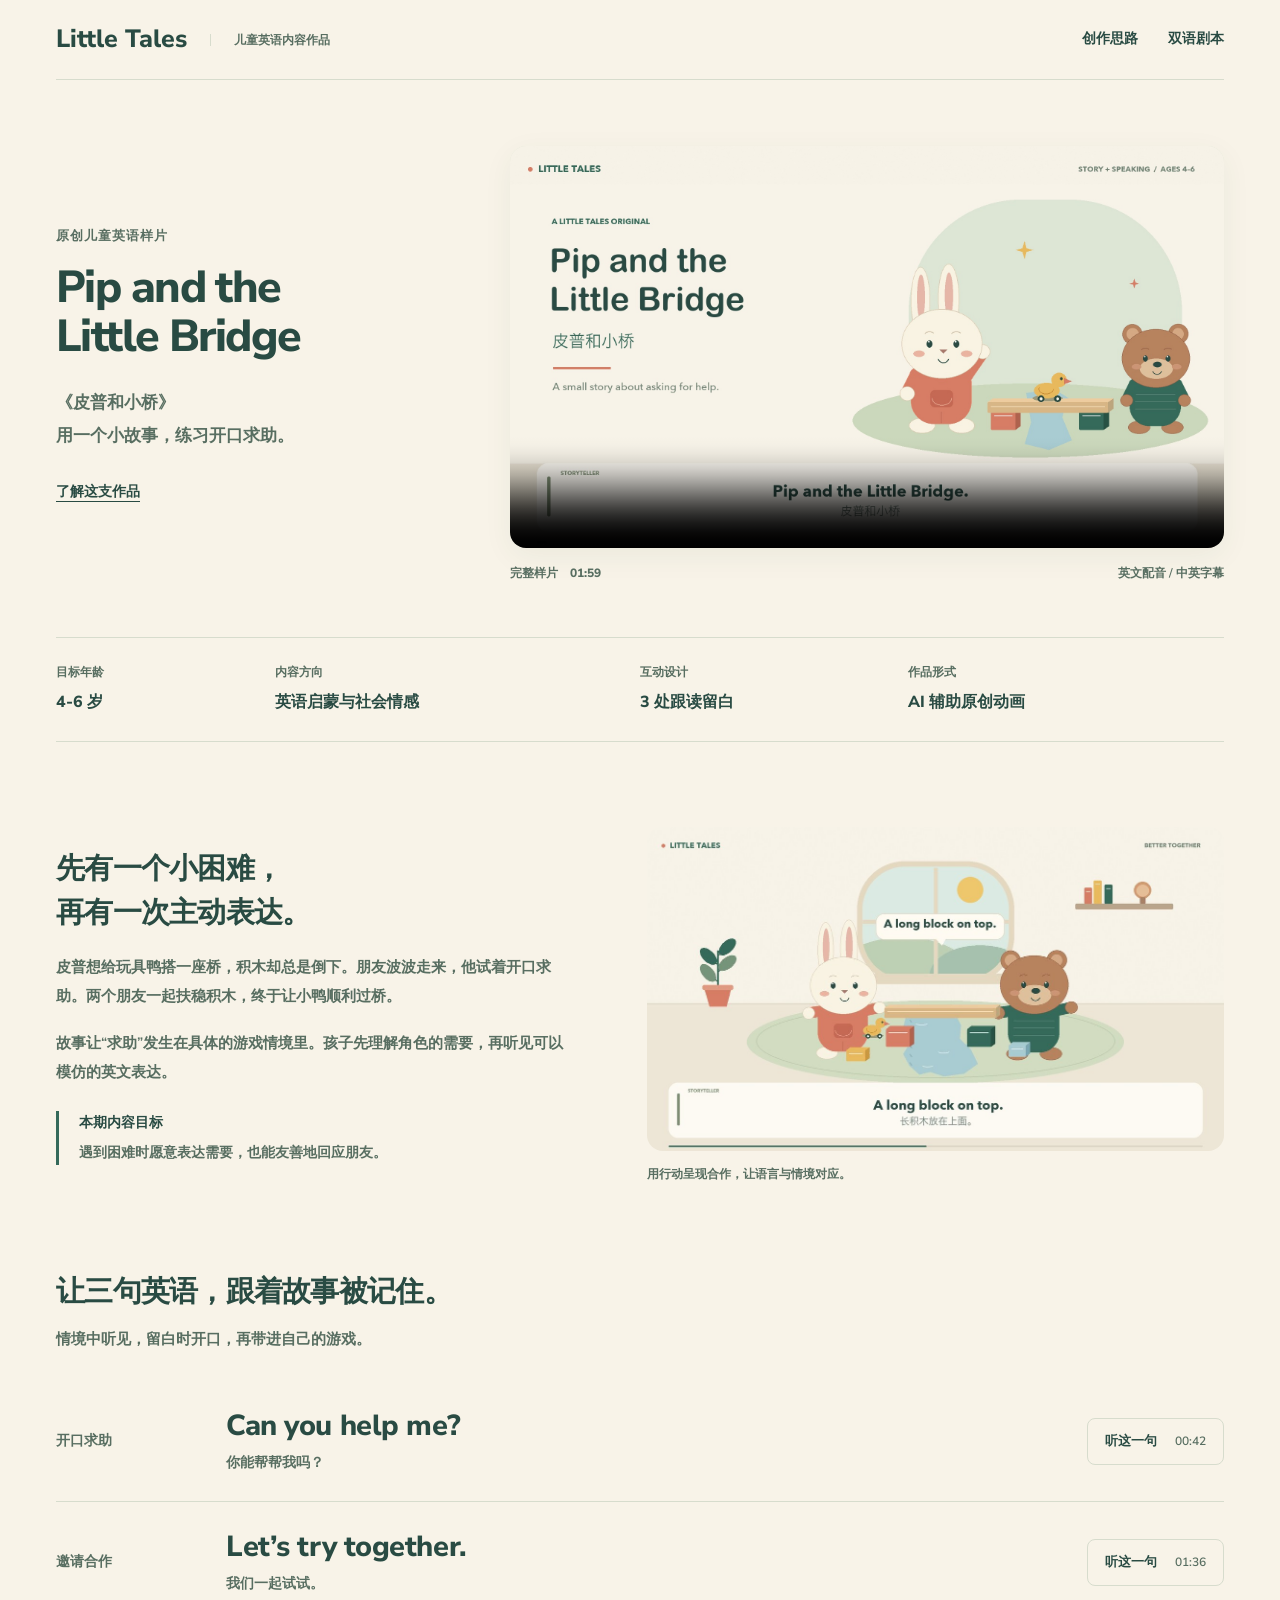
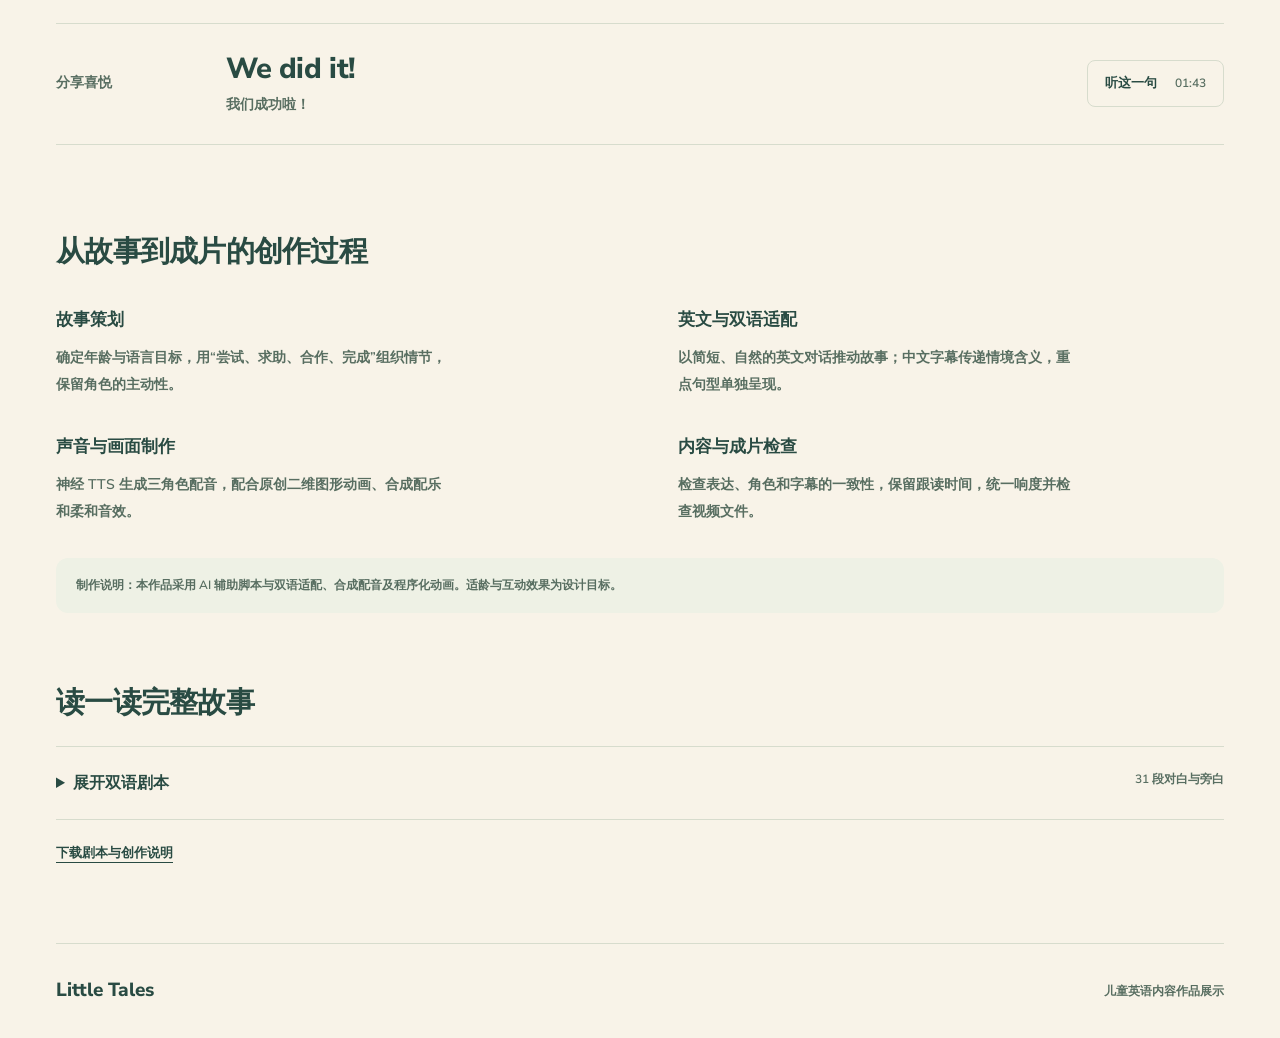
==== index.html @ 3dad0301 "Publish Little Tales story and portfolio website" ====
<!doctype html>
<html lang="zh-CN">
<head>
  <meta charset="utf-8">
  <meta name="viewport" content="width=device-width,initial-scale=1">
  <meta name="theme-color" content="#f8f3e8">
  <meta name="description" content="《Pip and the Little Bridge》儿童英语故事作品：面向4-6岁儿童，融合英文故事、双语字幕与跟读互动。在线观看完整样片，了解故事策划、双语适配与AI辅助制作流程。">
  <meta property="og:title" content="Pip and the Little Bridge | 儿童英语故事作品">
  <meta property="og:description" content="一个关于开口求助与合作的小故事。2分钟英文动画，附双语剧本与创作思路。">
  <meta property="og:type" content="website">
  <meta property="og:image" content="https://cassiee-z.github.io/little-tales/assets/poster.jpg">
  <meta name="color-scheme" content="light dark">
  <title>Pip and the Little Bridge | 儿童英语故事作品</title>
  <link rel="icon" href="assets/favicon.png" type="image/png">
  <link rel="preload" href="assets/nunito-sans-latin-800-normal.woff2" as="font" type="font/woff2" crossorigin>
  <link rel="stylesheet" href="style.css">
  <script src="app.js" defer></script>
</head>
<body>
  <a class="skip" href="#main">跳到作品内容</a>
  <header class="site-header wrap">
    <a class="brand" href="./" aria-label="Little Tales 作品首页">Little Tales<span>儿童英语内容作品</span></a>
    <nav aria-label="页面导航"><a href="#idea">创作思路</a><a href="#script">双语剧本</a></nav>
  </header>

  <main id="main">
    <section class="hero wrap" aria-labelledby="title">
      <div class="hero-copy">
        <p class="eyebrow">原创儿童英语样片</p>
        <h1 id="title" lang="en"><span>Pip and the</span> <span>Little Bridge</span></h1>
        <p class="hero-description">《皮普和小桥》<br>用一个小故事，练习开口求助。</p>
        <a class="text-link" href="#idea">了解这支作品</a>
      </div>
      <figure class="player" id="watch">
        <video id="story-video" controls playsinline preload="metadata" poster="assets/poster.jpg" aria-label="皮普和小桥：英文配音、中英字幕的儿童故事，时长约两分钟" aria-describedby="video-caption">
          <source src="assets/story.mp4" type="video/mp4">
          <track kind="captions" src="assets/english.vtt" srclang="en" label="English">
          您的浏览器暂不支持内嵌视频，可<a href="assets/story.mp4">打开视频</a>观看。
        </video>
        <p id="player-message" class="player-message" role="status" hidden></p>
        <figcaption id="video-caption"><span>完整样片 <b>01:59</b></span><span>英文配音 / 中英字幕</span></figcaption>
      </figure>
    </section>

    <dl class="facts wrap" aria-label="作品信息">
      <div><dt>目标年龄</dt><dd>4-6 岁</dd></div>
      <div><dt>内容方向</dt><dd>英语启蒙与社会情感</dd></div>
      <div><dt>互动设计</dt><dd>3 处跟读留白</dd></div>
      <div><dt>作品形式</dt><dd>AI 辅助原创动画</dd></div>
    </dl>

    <section id="idea" class="idea wrap section" aria-labelledby="idea-title">
      <div class="idea-copy">
        <h2 id="idea-title">先有一个小困难，<br>再有一次主动表达。</h2>
        <p>皮普想给玩具鸭搭一座桥，积木却总是倒下。朋友波波走来，他试着开口求助。两个朋友一起扶稳积木，终于让小鸭顺利过桥。</p>
        <p>故事让“求助”发生在具体的游戏情境里。孩子先理解角色的需要，再听见可以模仿的英文表达。</p>
        <div class="editor-note"><strong>本期内容目标</strong><p>遇到困难时愿意表达需要，也能友善地回应朋友。</p></div>
      </div>
      <figure class="story-still"><img src="assets/together.jpg" width="1200" height="675" alt="皮普和波波一起扶着长积木，在室内玩具场景中搭桥" loading="lazy"><figcaption>用行动呈现合作，让语言与情境对应。</figcaption></figure>
    </section>

    <section class="language wrap section" aria-labelledby="language-title">
      <h2 id="language-title">让三句英语，跟着故事被记住。</h2>
      <p class="section-intro">情境中听见，留白时开口，再带进自己的游戏。</p>
      <div class="phrases">
        <article><div class="phrase-purpose">开口求助</div><div><h3 lang="en">Can you help me?</h3><p>你能帮帮我吗？</p></div><button class="seek" data-seek="42.4" type="button" aria-label="听这一句 00:42，求助跟读片段">听这一句 <span>00:42</span></button></article>
        <article><div class="phrase-purpose">邀请合作</div><div><h3 lang="en">Let’s try together.</h3><p>我们一起试试。</p></div><button class="seek" data-seek="96.91" type="button" aria-label="听这一句 01:36，合作跟读片段">听这一句 <span>01:36</span></button></article>
        <article><div class="phrase-purpose">分享喜悦</div><div><h3 lang="en">We did it!</h3><p>我们成功啦！</p></div><button class="seek" data-seek="103.66" type="button" aria-label="听这一句 01:43，成功跟读片段">听这一句 <span>01:43</span></button></article>
      </div>
    </section>

    <section class="making wrap section" aria-labelledby="making-title">
      <h2 id="making-title">从故事到成片的创作过程</h2>
      <div class="making-grid">
        <div><h3>故事策划</h3><p>确定年龄与语言目标，用“尝试、求助、合作、完成”组织情节，保留角色的主动性。</p></div>
        <div><h3>英文与双语适配</h3><p>以简短、自然的英文对话推动故事；中文字幕传递情境含义，重点句型单独呈现。</p></div>
        <div><h3>声音与画面制作</h3><p>神经 TTS 生成三角色配音，配合原创二维图形动画、合成配乐和柔和音效。</p></div>
        <div><h3>内容与成片检查</h3><p>检查表达、角色和字幕的一致性，保留跟读时间，统一响度并检查视频文件。</p></div>
      </div>
      <p class="credit">制作说明：本作品采用 AI 辅助脚本与双语适配、合成配音及程序化动画。适龄与互动效果为设计目标。</p>
    </section>

    <section id="script" class="script wrap section" aria-labelledby="script-title">
      <h2 id="script-title">读一读完整故事</h2>
      <details>
        <summary>展开双语剧本 <span>31 段对白与旁白</span></summary>
        <div id="transcript" class="transcript">
          <article><p class="speaker">00:00　旁白</p><p lang="en">Pip and the Little Bridge.</p><p class="translation">皮普和小桥</p></article>
<article><p class="speaker">00:03　旁白</p><p lang="en">This is Pip. Today, he is building a bridge.</p><p class="translation">这是皮普。今天，他要搭一座小桥。</p></article>
<article><p class="speaker">00:08　旁白</p><p lang="en">A bridge for his little toy duck.</p><p class="translation">这座桥，是为他的小玩具鸭搭的。</p></article>
<article><p class="speaker">00:11　Pip / 皮普</p><p lang="en">Ready, Ducky? Let&#x27;s go!</p><p class="translation">准备好了吗，小鸭？出发！</p></article>
<article><p class="speaker">00:15　旁白</p><p lang="en">One block. Two blocks.</p><p class="translation">一块积木。两块积木。</p></article>
<article><p class="speaker">00:19　旁白</p><p lang="en">Wobble, wobble... crash!</p><p class="translation">晃呀，晃呀……哗啦！</p></article>
<article><p class="speaker">00:22　Pip / 皮普</p><p lang="en">Oh no! My bridge!</p><p class="translation">哎呀！我的小桥！</p></article>
<article><p class="speaker">00:25　旁白</p><p lang="en">Pip tries again. But the blocks fall down.</p><p class="translation">皮普又试了一次，可积木还是倒了。</p></article>
<article><p class="speaker">00:30　Pip / 皮普</p><p lang="en">I can&#x27;t do it.</p><p class="translation">我搭不好。</p></article>
<article><p class="speaker">00:33　旁白</p><p lang="en">His friend Bo comes over.</p><p class="translation">他的朋友波波走了过来。</p></article>
<article><p class="speaker">00:35　Bo / 波波</p><p lang="en">Do you need some help?</p><p class="translation">你需要帮忙吗？</p></article>
<article><p class="speaker">00:37　Pip / 皮普</p><p lang="en">Yes, please. Can you help me?</p><p class="translation">需要，谢谢！你能帮帮我吗？</p></article>
<article><p class="speaker">00:42　旁白</p><p lang="en">Your turn! Say: Can you help me?</p><p class="translation">轮到你啦！说一说：你能帮帮我吗？</p><p class="pause">跟读留白 3.2 秒</p></article>
<article><p class="speaker">00:49　Bo / 波波</p><p lang="en">Of course! Let&#x27;s try together.</p><p class="translation">当然！我们一起试试。</p></article>
<article><p class="speaker">00:53　旁白</p><p lang="en">Big blocks at the bottom.</p><p class="translation">大积木放在下面。</p></article>
<article><p class="speaker">00:56　旁白</p><p lang="en">A long block on top.</p><p class="translation">长积木放在上面。</p></article>
<article><p class="speaker">00:58　Pip / 皮普</p><p lang="en">You hold this side. I&#x27;ll hold that side.</p><p class="translation">你扶这边，我扶那边。</p></article>
<article><p class="speaker">01:03　Bo / 波波</p><p lang="en">Ready? One, two, three!</p><p class="translation">准备好了吗？一、二、三！</p></article>
<article><p class="speaker">01:08　旁白</p><p lang="en">The bridge is ready. Pip gives it a gentle tap.</p><p class="translation">小桥搭好了。皮普轻轻碰了碰。</p></article>
<article><p class="speaker">01:13　Pip / 皮普</p><p lang="en">It&#x27;s not wobbly!</p><p class="translation">它不晃啦！</p></article>
<article><p class="speaker">01:16　旁白</p><p lang="en">Now, the little duck can cross.</p><p class="translation">现在，小鸭可以过桥啦。</p></article>
<article><p class="speaker">01:19　旁白</p><p lang="en">Roll, roll, roll... all the way across!</p><p class="translation">滚呀，滚呀……顺利到对岸！</p></article>
<article><p class="speaker">01:23　Pip / 皮普</p><p lang="en">We did it!</p><p class="translation">我们成功啦！</p></article>
<article><p class="speaker">01:24　Bo / 波波</p><p lang="en">We did it together!</p><p class="translation">这是我们一起做到的！</p></article>
<article><p class="speaker">01:27　旁白</p><p lang="en">Pip smiles. Asking for help was a good idea.</p><p class="translation">皮普笑了。原来，开口求助是个好办法。</p></article>
<article><p class="speaker">01:32　Pip / 皮普</p><p lang="en">Thank you, Bo.</p><p class="translation">谢谢你，波波。</p></article>
<article><p class="speaker">01:34　Bo / 波波</p><p lang="en">You&#x27;re welcome, Pip.</p><p class="translation">不客气，皮普。</p></article>
<article><p class="speaker">01:36　旁白</p><p lang="en">Now you try! Let&#x27;s try together.</p><p class="translation">现在你来试试！我们一起试试。</p><p class="pause">跟读留白 3.2 秒</p></article>
<article><p class="speaker">01:43　旁白</p><p lang="en">One more! We did it!</p><p class="translation">再说一句！我们成功啦！</p><p class="pause">跟读留白 2.8 秒</p></article>
<article><p class="speaker">01:49　旁白</p><p lang="en">What will you build with a friend?</p><p class="translation">你想和朋友一起搭什么呢？</p></article>
<article><p class="speaker">01:54　旁白</p><p lang="en">A little bridge. A big team.</p><p class="translation">小小的桥，大大的合作。</p></article>
        </div>
      </details>
      <a class="resource-link" href="assets/creative-notes.md" download="皮普和小桥_剧本与创作说明.md">下载剧本与创作说明</a>
    </section>
  </main>
  <footer class="wrap"><p>Little Tales</p><span>儿童英语内容作品展示</span></footer>
</body>
</html>
---- style.css ----
/* Original static portfolio. Existing film palette; variance 5, motion 2, density 3.
   No UI framework needed for one native media player and a transcript disclosure.
   Radius scale: media 16px, notes 12px, controls 8px. No external runtime requests. */
@font-face{font-family:Nunito;src:url('assets/nunito-sans-latin-800-normal.woff2') format('woff2');font-weight:800;font-display:swap}
@font-face{font-family:Nunito;src:url('assets/nunito-sans-latin-600-normal.woff2') format('woff2');font-weight:600;font-display:swap}
:root{color-scheme:light dark;--bg:#f8f3e8;--text:#294b43;--muted:#586e61;--accent:#35695a;--line:#d7dccd;--surface:#eef1e5;--player:#e4e8d9;--button-text:#fcfbf5}
*{box-sizing:border-box}html{scroll-behavior:smooth;scroll-padding-top:32px}body{margin:0;background:var(--bg);color:var(--text);font-family:Nunito,"PingFang SC","Microsoft YaHei",system-ui,sans-serif;font-size:16px;line-height:1.75;font-weight:600;-webkit-font-smoothing:antialiased}a{color:inherit;text-underline-offset:5px}button{font:inherit}button,a,summary{-webkit-tap-highlight-color:transparent}:focus-visible{outline:3px solid var(--accent);outline-offset:6px}button:active,.text-link:active{transform:translateY(1px)}.wrap{width:min(1224px,calc(100% - 112px));margin-inline:auto}.skip{position:fixed;inset:8px auto auto 8px;transform:translateY(-200%);padding:10px 16px;background:var(--accent);color:var(--button-text);z-index:2}.skip:focus{transform:translateY(0)}.site-header{height:80px;display:flex;justify-content:space-between;align-items:center;border-bottom:1px solid var(--line)}.brand{font-size:25px;line-height:1;font-weight:800;text-decoration:none;display:flex;align-items:center;gap:23px}.brand span{font-size:12px;font-weight:600;color:var(--muted);border-left:1px solid var(--line);padding-left:23px}.site-header nav{display:flex;gap:30px}.site-header nav a{font-size:14px;text-decoration:none}.site-header nav a:hover,.resource-link:hover{color:var(--accent);text-decoration:underline}.hero{display:grid;grid-template-columns:minmax(270px,.9fr) minmax(0,1.6fr);gap:52px;align-items:center;padding-top:66px;padding-bottom:53px}.eyebrow{font-size:13px;letter-spacing:.08em;color:var(--muted);margin:0 0 17px}h1,h2,h3,p,figure{margin:0}h1{font-size:clamp(38px,3.5vw,51px);line-height:1.09;font-weight:800;letter-spacing:-.035em;max-width:440px}.hero-description{font-size:17px;line-height:1.95;margin-top:24px;color:var(--muted)}.text-link{display:inline-block;font-size:14px;margin-top:28px;text-decoration:underline}.player{min-width:0;scroll-margin-top:24px}.player video{display:block;width:100%;aspect-ratio:16/9;border-radius:16px;background:var(--player);box-shadow:0 8px 30px rgb(42 77 59 / .06)}.player figcaption{display:flex;justify-content:space-between;gap:16px;margin-top:15px;font-size:12px;color:var(--muted)}.player figcaption b{font-weight:800;margin-left:9px}.player-message{margin-top:10px;padding:12px 16px;background:var(--surface);border-radius:8px;font-size:14px}.facts{display:grid;grid-template-columns:.8fr 1.4fr 1fr 1.3fr;gap:25px;margin-top:0;margin-bottom:0;padding-top:24px;padding-bottom:25px;border-top:1px solid var(--line);border-bottom:1px solid var(--line)}.facts dt{font-size:12px;color:var(--muted);margin-bottom:5px}.facts dd{margin:0;font-size:16px;font-weight:800}.section{padding-top:85px}h2{font-size:29px;line-height:1.5;letter-spacing:-.025em;font-weight:800}h3{font-weight:800}.idea{display:grid;grid-template-columns:1fr 1.13fr;gap:80px;align-items:center}.idea-copy>p{font-size:15px;color:var(--muted);margin-top:19px;line-height:1.9}.editor-note{margin-top:25px;padding-left:20px;border-left:3px solid var(--accent);font-size:14px}.editor-note strong{font-weight:800}.editor-note p{margin-top:5px;color:var(--muted)}.story-still img{display:block;width:100%;height:auto;border-radius:16px}.story-still figcaption{font-size:12px;color:var(--muted);margin-top:13px}.section-intro{margin-top:12px;color:var(--muted);font-size:15px}.phrases{margin-top:29px}.phrases article{display:grid;grid-template-columns:145px 1fr auto;align-items:center;gap:25px;padding:26px 0;border-bottom:1px solid var(--line)}.phrase-purpose{color:var(--muted);font-size:14px}.phrases h3{font-size:29px;line-height:1.3;letter-spacing:-.015em}.phrases article p{font-size:14px;color:var(--muted);margin-top:6px}.seek{border:1px solid var(--line);padding:11px 17px;border-radius:8px;background:transparent;color:var(--text);font-size:13px;white-space:nowrap;cursor:pointer;transition:background .16s ease}.seek span{font-size:12px;margin-left:15px;color:var(--muted)}.seek:hover{background:var(--surface);border-color:var(--accent)}.making-grid{display:grid;grid-template-columns:1fr 1fr;column-gap:75px;row-gap:34px;margin-top:32px}.making-grid h3{font-size:17px}.making-grid p{font-size:14px;color:var(--muted);line-height:1.9;margin-top:10px;max-width:49ch}.credit{margin-top:33px;padding:16px 20px;background:var(--surface);border-radius:12px;color:var(--muted);font-size:12px;line-height:1.9}.script{padding-top:68px}details{border-top:1px solid var(--line);border-bottom:1px solid var(--line);margin-top:22px}summary{padding:22px 0;cursor:pointer;font-size:16px;font-weight:800}summary span{float:right;font-size:12px;color:var(--muted);font-weight:600}details[open] summary{margin-bottom:10px}.transcript{display:grid;grid-template-columns:1fr 1fr;gap:26px 55px;padding-bottom:32px}.transcript article{min-width:0}.transcript .speaker{font-size:11px;color:var(--muted);margin-bottom:5px}.transcript p[lang=en]{font-size:17px;line-height:1.6}.transcript .translation{font-size:13px;color:var(--muted);margin-top:4px}.transcript .pause{font-size:12px;color:var(--accent);margin-top:7px}.resource-link{display:inline-block;font-size:13px;margin-top:22px}footer{display:flex;align-items:center;justify-content:space-between;padding-block:30px;margin-top:77px;border-top:1px solid var(--line)}footer p{font-size:19px;font-weight:800}footer span{font-size:12px;color:var(--muted)}
@media(prefers-color-scheme:dark){:root{--bg:#192b25;--text:#e8efdf;--muted:#b5c6b8;--accent:#9fc8ad;--line:#3b5145;--surface:#233b30;--player:#294b43;--button-text:#192b25}.player video{box-shadow:none}}
@media(max-width:1024px){.wrap{width:calc(100% - 64px)}.hero{gap:30px;grid-template-columns:minmax(245px,.85fr) minmax(0,1.3fr);padding-top:49px}.hero h1{font-size:38px}.idea{gap:40px}.brand{font-size:23px}.brand span{display:none}.phrases article{grid-template-columns:100px 1fr auto;gap:18px}}
@media(max-width:767px){.wrap{width:calc(100% - 40px)}.site-header{height:68px}.brand{font-size:23px}.site-header nav{gap:20px}.site-header nav a{font-size:12px}.hero{display:flex;flex-direction:column;align-items:stretch;gap:26px;padding-top:32px;padding-bottom:27px}.hero h1{font-size:39px;max-width:370px;line-height:1.08}.hero-description{margin-top:15px;font-size:15px;line-height:1.8}.eyebrow{font-size:11px;margin-bottom:12px}.text-link{margin-top:16px;font-size:13px}.player video{border-radius:12px}.player figcaption{font-size:11px;gap:10px}.facts{grid-template-columns:1fr 1fr;gap:22px 16px;padding-block:23px}.facts dd{font-size:14px}.facts dt{font-size:11px}.section{padding-top:50px}h2{font-size:25px}.idea{grid-template-columns:1fr;gap:28px}.idea-copy>p{font-size:14px}.story-still img{border-radius:12px}.phrases article{grid-template-columns:1fr auto;gap:8px 12px;padding-block:23px}.phrase-purpose{grid-column:1/-1;font-size:12px}.phrases h3{font-size:25px}.phrases article p{font-size:12px}.seek{padding:9px 10px;font-size:12px}.seek span{display:block;margin:1px 0 0}.making-grid{grid-template-columns:1fr;gap:23px;margin-top:25px}.making-grid h3{font-size:16px}.making-grid p{font-size:14px;max-width:none}.credit{font-size:12px;padding:16px}.transcript{grid-template-columns:1fr;gap:24px}.transcript p[lang=en]{font-size:17px}summary{font-size:14px}summary span{font-size:10px}footer{margin-top:45px;padding-block:25px}footer span{font-size:11px}}
@media(prefers-reduced-motion:reduce){html{scroll-behavior:auto}*{transition:none!important}}

h1 span{display:block}
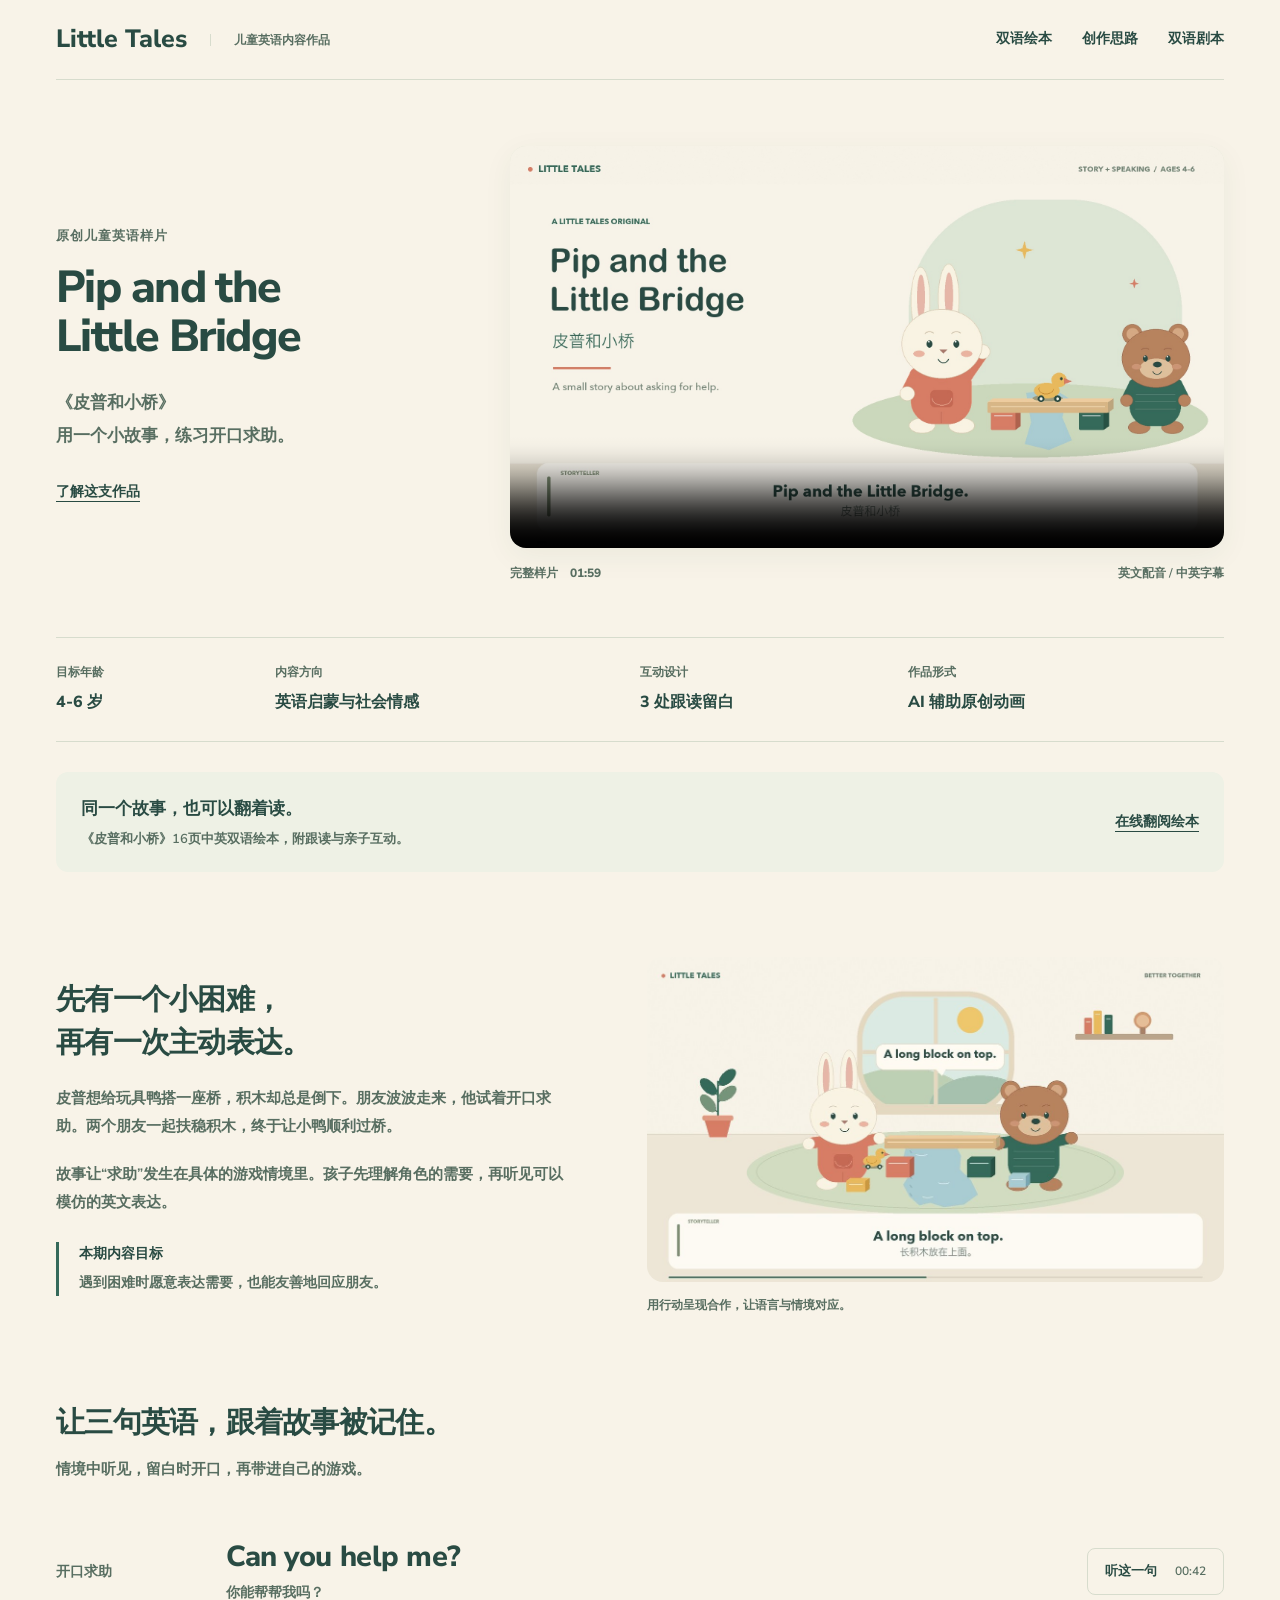
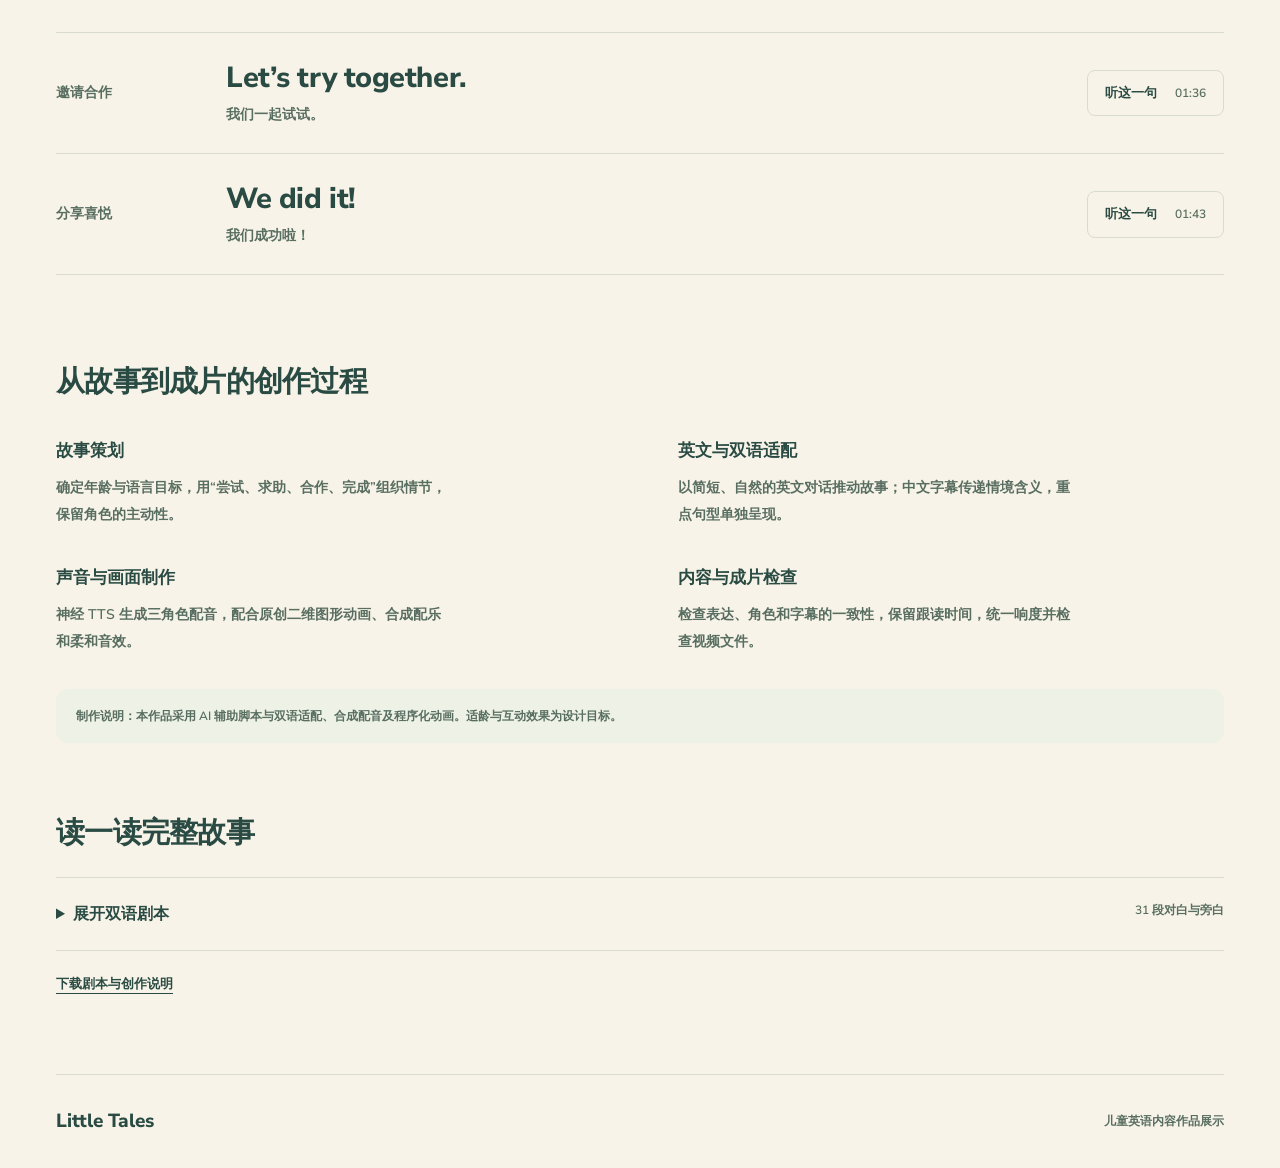
==== commit 22d9feec: "Add bilingual picture book and online reader" ====
--- a/index.html
+++ b/index.html
@@ -20,7 +20,7 @@
   <a class="skip" href="#main">跳到作品内容</a>
   <header class="site-header wrap">
     <a class="brand" href="./" aria-label="Little Tales 作品首页">Little Tales<span>儿童英语内容作品</span></a>
-    <nav aria-label="页面导航"><a href="#idea">创作思路</a><a href="#script">双语剧本</a></nav>
+    <nav aria-label="页面导航"><a href="book/">双语绘本</a><a href="#idea">创作思路</a><a href="#script">双语剧本</a></nav>
   </header>
 
   <main id="main">
@@ -48,6 +48,11 @@
       <div><dt>互动设计</dt><dd>3 处跟读留白</dd></div>
       <div><dt>作品形式</dt><dd>AI 辅助原创动画</dd></div>
     </dl>
+
+    <aside class="book-invitation wrap" aria-label="配套绘本">
+      <div><strong>同一个故事，也可以翻着读。</strong><p>《皮普和小桥》16页中英双语绘本，附跟读与亲子互动。</p></div>
+      <a href="book/">在线翻阅绘本</a>
+    </aside>
 
     <section id="idea" class="idea wrap section" aria-labelledby="idea-title">
       <div class="idea-copy">
--- a/style.css
+++ b/style.css
@@ -11,3 +11,5 @@
 @media(prefers-reduced-motion:reduce){html{scroll-behavior:auto}*{transition:none!important}}
 
 h1 span{display:block}
+
+.book-invitation{display:flex;justify-content:space-between;align-items:center;gap:25px;padding:22px 25px;margin-top:30px;background:var(--surface);border-radius:12px}.book-invitation strong{font-size:17px;font-weight:800}.book-invitation p{font-size:13px;margin-top:4px;color:var(--muted)}.book-invitation a{font-size:14px;white-space:nowrap;font-weight:800}@media(max-width:767px){.book-invitation{display:block;padding:20px}.book-invitation a{display:inline-block;margin-top:13px}.book-invitation strong{font-size:16px}.site-header nav{gap:13px}}
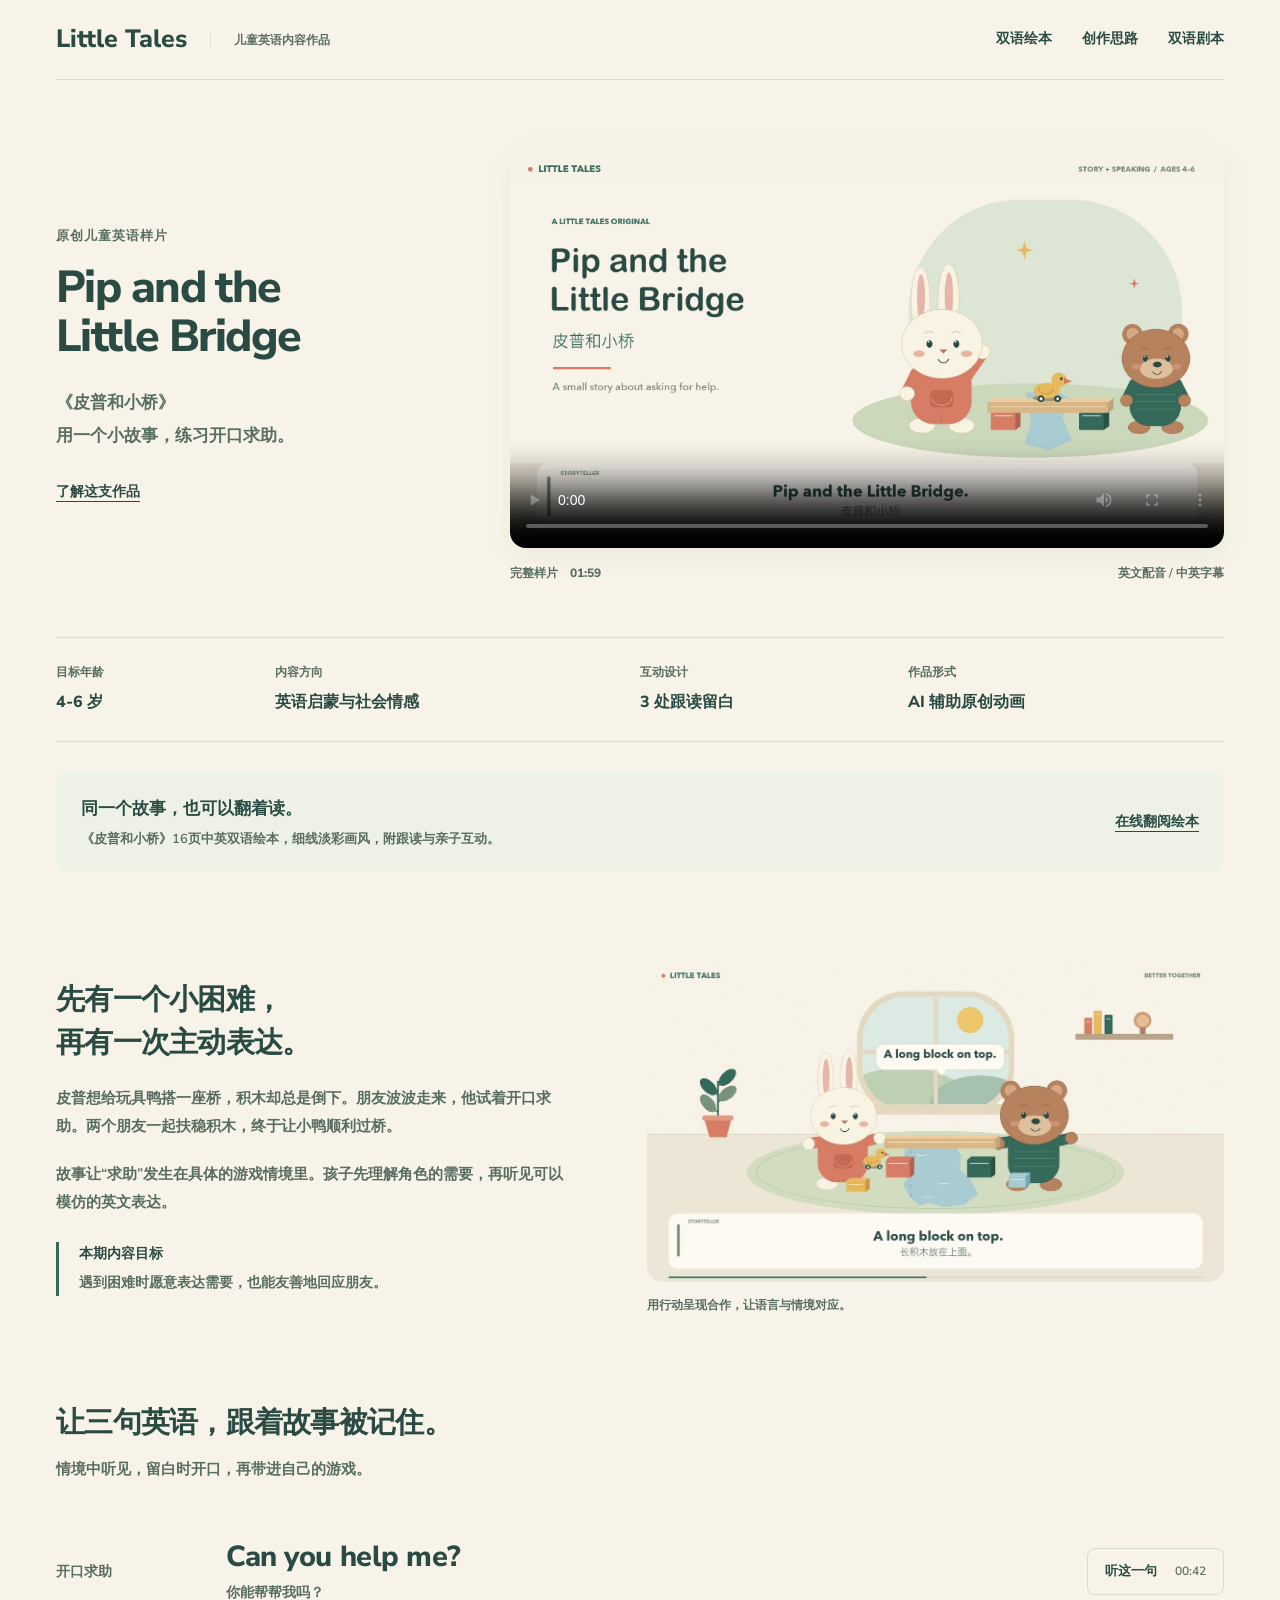
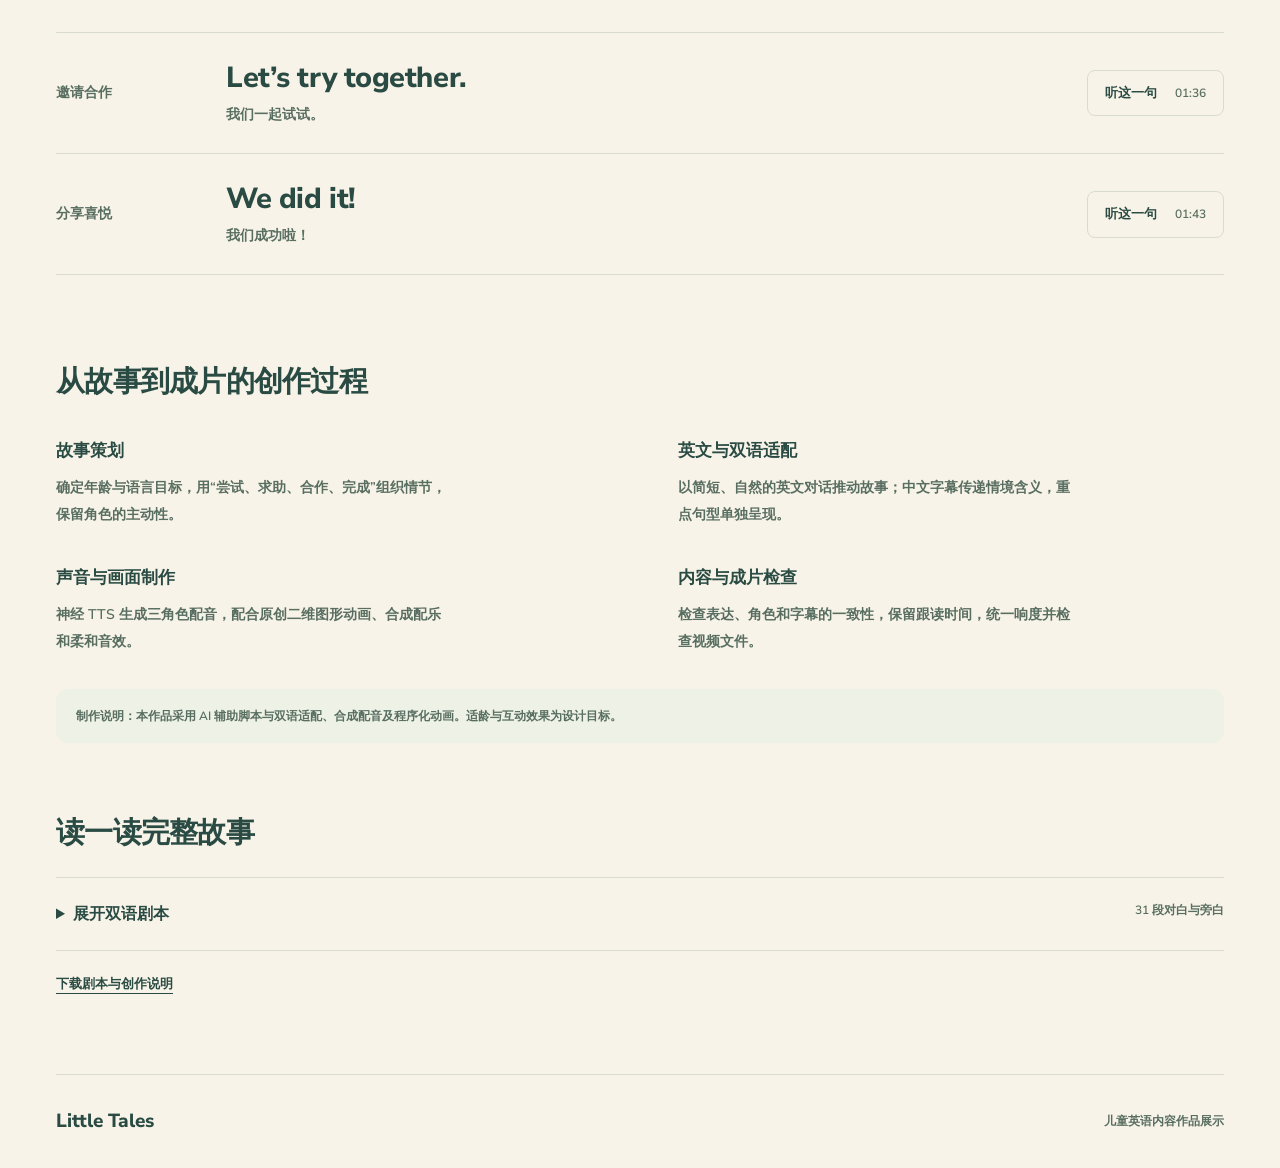
==== commit 25b7ada5: "Refine picture book with fine-line drawings and soft watercolor tones" ====
--- a/index.html
+++ b/index.html
@@ -50,7 +50,7 @@
     </dl>
 
     <aside class="book-invitation wrap" aria-label="配套绘本">
-      <div><strong>同一个故事，也可以翻着读。</strong><p>《皮普和小桥》16页中英双语绘本，附跟读与亲子互动。</p></div>
+      <div><strong>同一个故事，也可以翻着读。</strong><p>《皮普和小桥》16页中英双语绘本，细线淡彩画风，附跟读与亲子互动。</p></div>
       <a href="book/">在线翻阅绘本</a>
     </aside>
 
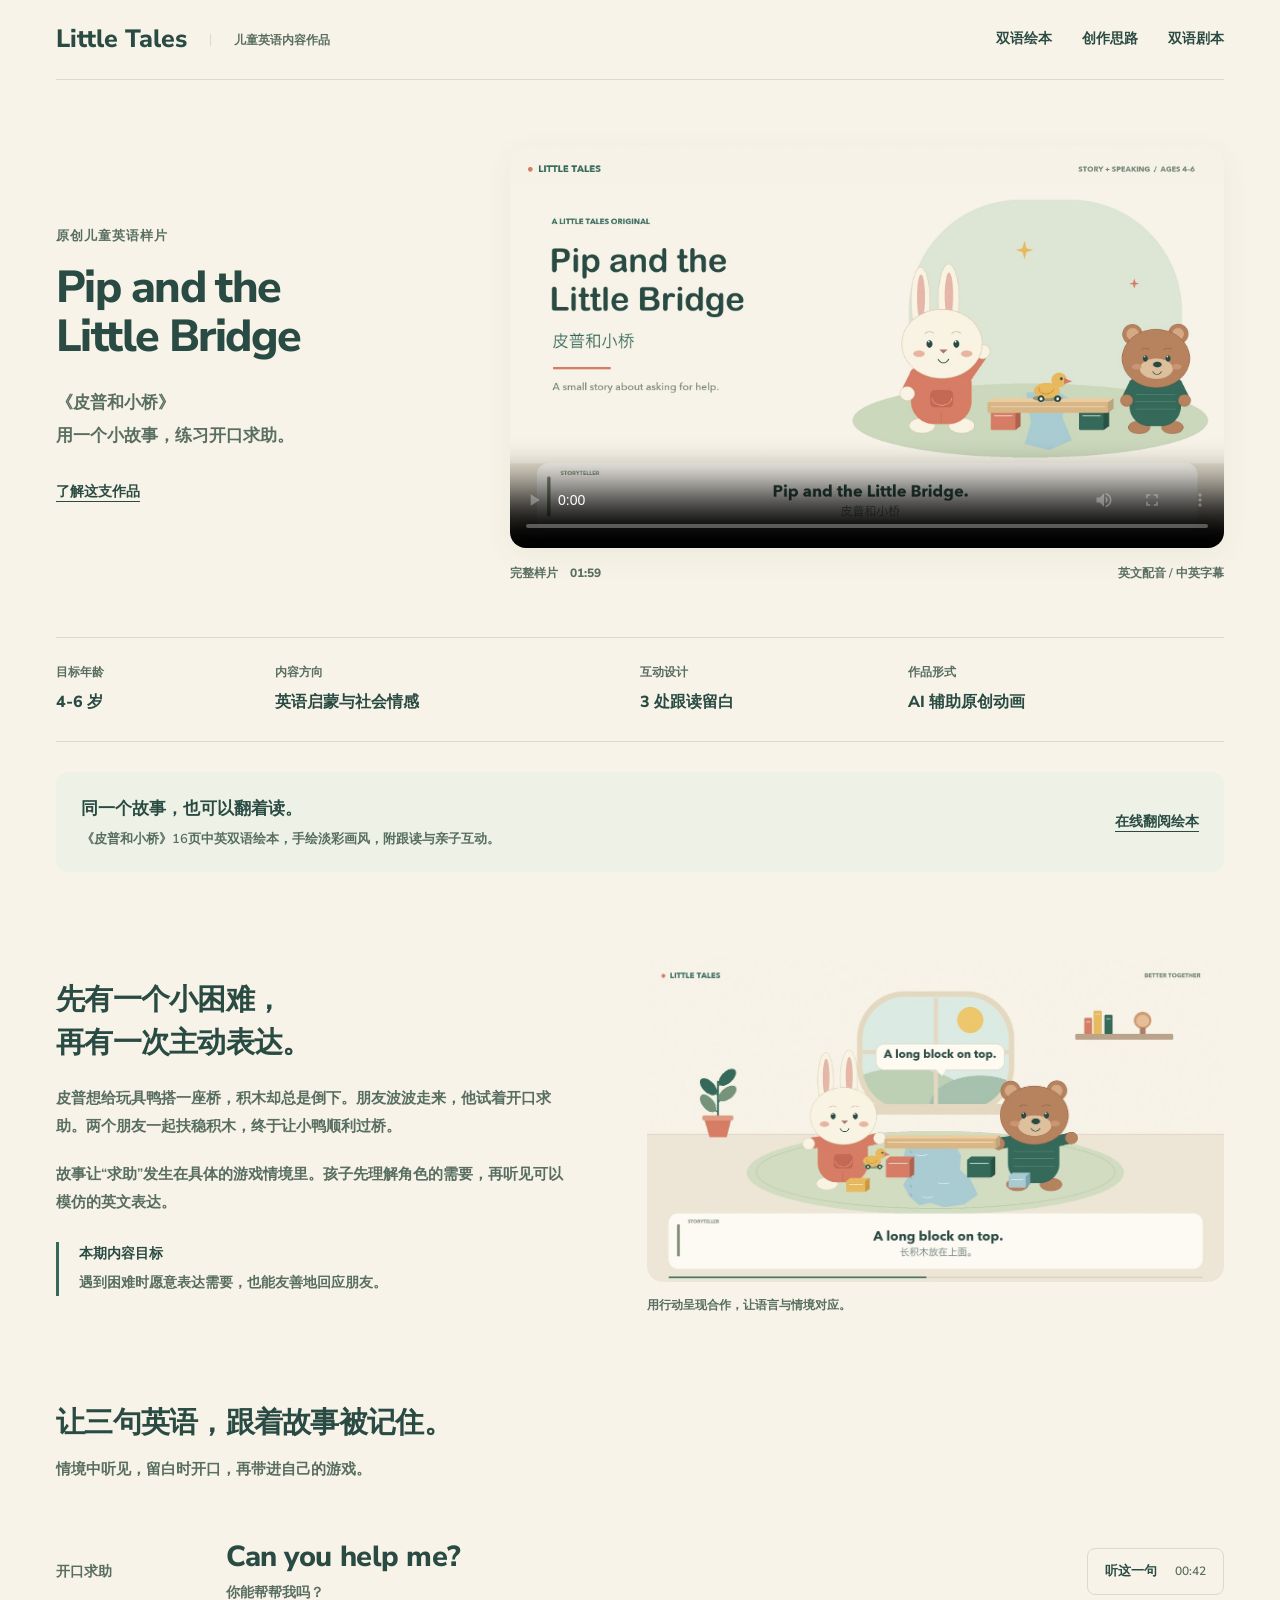
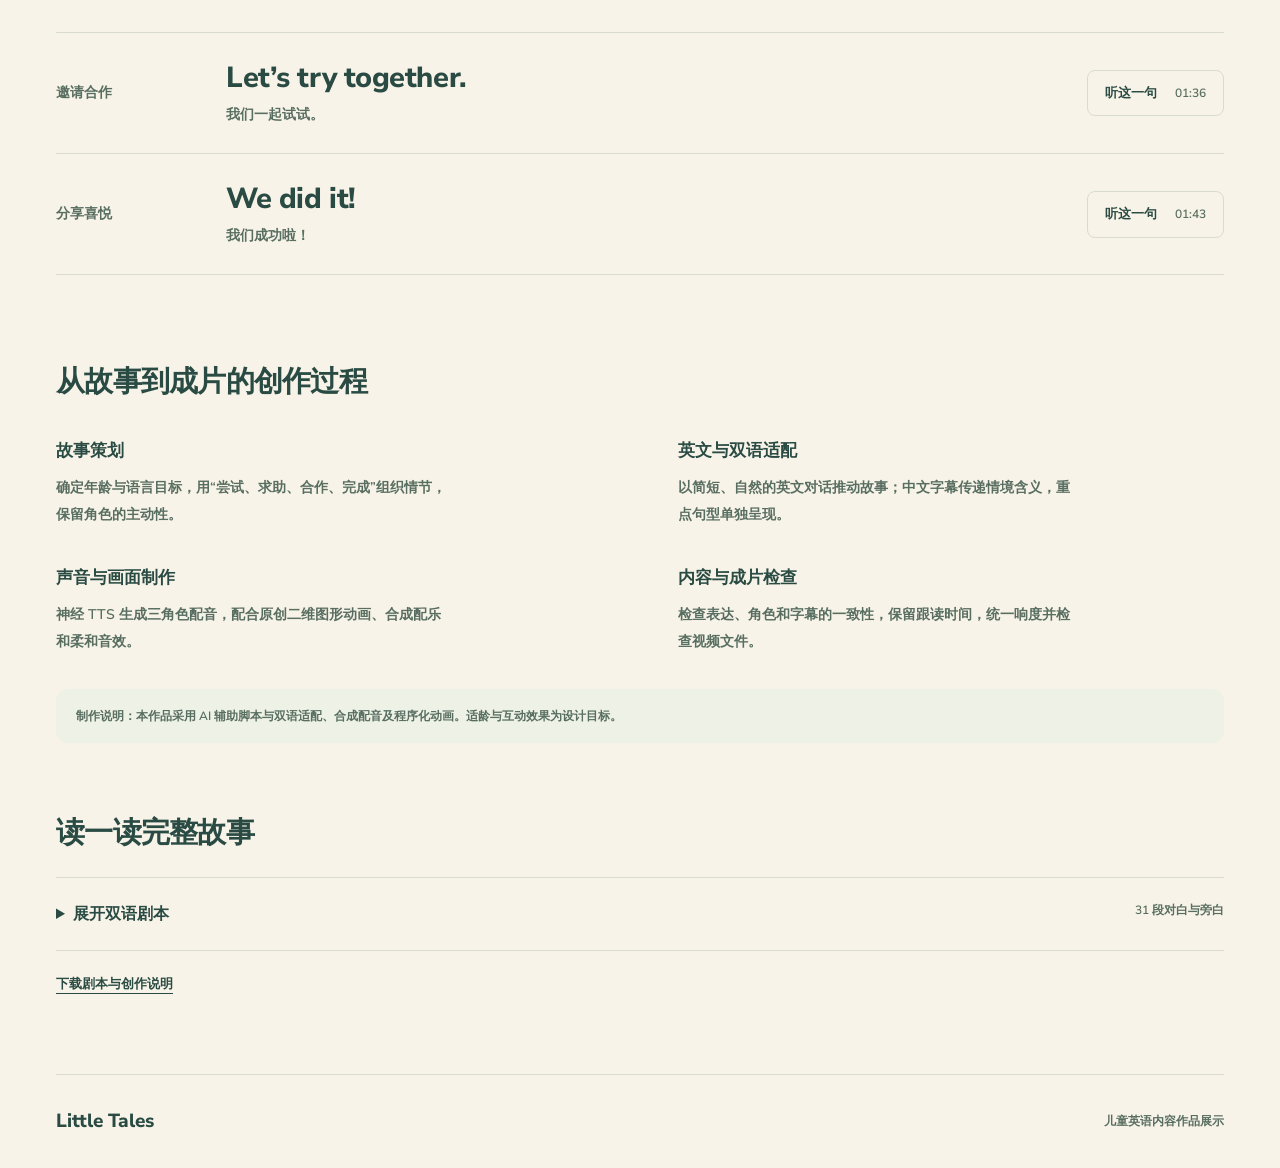
==== commit 0818602f: "Soften picture-book characters with hand-drawn contours and playful expressions" ====
--- a/index.html
+++ b/index.html
@@ -50,7 +50,7 @@
     </dl>
 
     <aside class="book-invitation wrap" aria-label="配套绘本">
-      <div><strong>同一个故事，也可以翻着读。</strong><p>《皮普和小桥》16页中英双语绘本，细线淡彩画风，附跟读与亲子互动。</p></div>
+      <div><strong>同一个故事，也可以翻着读。</strong><p>《皮普和小桥》16页中英双语绘本，手绘淡彩画风，附跟读与亲子互动。</p></div>
       <a href="book/">在线翻阅绘本</a>
     </aside>
 
